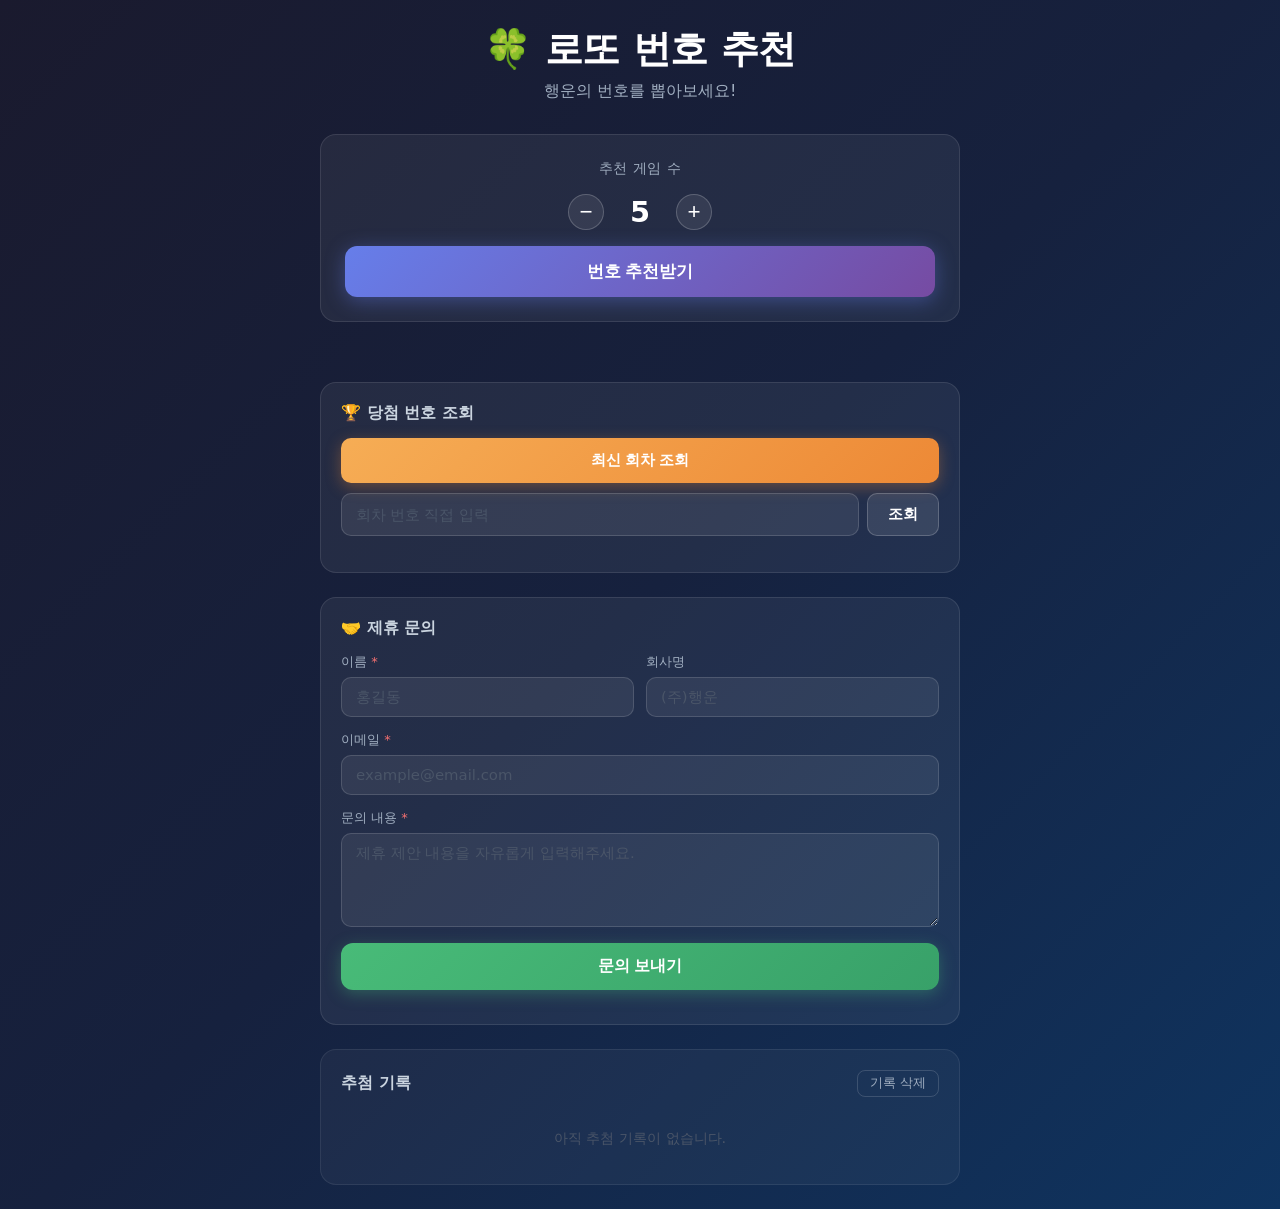
==== index.html @ 4be06923 "Add partnership inquiry form via Formspree - 이름·회사명·이메일·문의 내용 필드 - Formspree AJAX 제출 (페이지 이동 없음) - 전" ====
<!doctype html>
<html lang="ko">
<head>
  <meta charset="UTF-8" />
  <meta name="viewport" content="width=device-width, initial-scale=1.0" />
  <title>로또 번호 추천</title>
  <link href='/style.css' rel='stylesheet'>
</head>
<body>
  <div class="container">
    <header>
      <h1>🍀 로또 번호 추천</h1>
      <p class="subtitle">행운의 번호를 뽑아보세요!</p>
    </header>

    <section class="controls">
      <label for="set-count">추천 게임 수</label>
      <div class="count-selector">
        <button id="count-down" class="count-btn">−</button>
        <span id="set-count">5</span>
        <button id="count-up" class="count-btn">+</button>
      </div>
      <button id="generate-btn" class="generate-btn">번호 추천받기</button>
    </section>

    <section id="results" class="results"></section>

    <section class="lookup-section">
      <div class="section-title">
        <h2>🏆 당첨 번호 조회</h2>
      </div>
      <div class="lookup-controls">
        <button id="latest-btn" class="latest-btn">최신 회차 조회</button>
        <div class="round-row">
          <input type="number" id="round-input" min="1" max="9999" placeholder="회차 번호 직접 입력">
          <button id="lookup-btn" class="lookup-btn">조회</button>
        </div>
      </div>
      <div id="lookup-result" class="lookup-result"></div>
    </section>

    <section class="contact-section">
      <div class="section-title">
        <h2>🤝 제휴 문의</h2>
      </div>
      <form id="contact-form" class="contact-form">
        <div class="form-row">
          <div class="form-group">
            <label for="f-name">이름 <span class="required">*</span></label>
            <input type="text" id="f-name" name="name" placeholder="홍길동" required>
          </div>
          <div class="form-group">
            <label for="f-company">회사명</label>
            <input type="text" id="f-company" name="company" placeholder="(주)행운">
          </div>
        </div>
        <div class="form-group">
          <label for="f-email">이메일 <span class="required">*</span></label>
          <input type="email" id="f-email" name="email" placeholder="example@email.com" required>
        </div>
        <div class="form-group">
          <label for="f-message">문의 내용 <span class="required">*</span></label>
          <textarea id="f-message" name="message" rows="4" placeholder="제휴 제안 내용을 자유롭게 입력해주세요." required></textarea>
        </div>
        <button type="submit" class="submit-btn" id="submit-btn">문의 보내기</button>
        <div id="form-status" class="form-status"></div>
      </form>
    </section>

    <section class="history-section">
      <div class="history-header">
        <h2>추첨 기록</h2>
        <button id="clear-history" class="clear-btn">기록 삭제</button>
      </div>
      <div id="history-list" class="history-list">
        <p class="empty-msg">아직 추첨 기록이 없습니다.</p>
      </div>
    </section>
  </div>

  <script defer type="text/javascript" src="/main.js"></script>
</body>
</html>
---- style.css ----
* {
  box-sizing: border-box;
  margin: 0;
  padding: 0;
}

body {
  font-family: 'Segoe UI', system-ui, sans-serif;
  background: linear-gradient(135deg, #1a1a2e 0%, #16213e 50%, #0f3460 100%);
  min-height: 100vh;
  color: #fff;
  padding: 24px 16px;
}

.container {
  max-width: 640px;
  margin: 0 auto;
}

header {
  text-align: center;
  margin-bottom: 32px;
}

header h1 {
  font-size: 2.4rem;
  font-weight: 800;
  letter-spacing: -0.5px;
}

.subtitle {
  color: #a0aec0;
  margin-top: 6px;
  font-size: 1rem;
}

/* Controls */
.controls {
  background: rgba(255, 255, 255, 0.06);
  border: 1px solid rgba(255, 255, 255, 0.1);
  border-radius: 16px;
  padding: 24px;
  display: flex;
  flex-direction: column;
  gap: 16px;
  align-items: center;
  margin-bottom: 28px;
}

.controls label {
  font-size: 0.9rem;
  color: #a0aec0;
  letter-spacing: 0.4px;
}

.count-selector {
  display: flex;
  align-items: center;
  gap: 20px;
}

.count-btn {
  width: 36px;
  height: 36px;
  border-radius: 50%;
  border: 1px solid rgba(255, 255, 255, 0.2);
  background: rgba(255, 255, 255, 0.08);
  color: #fff;
  font-size: 1.4rem;
  cursor: pointer;
  transition: background 0.2s;
  line-height: 1;
}

.count-btn:hover {
  background: rgba(255, 255, 255, 0.16);
}

#set-count {
  font-size: 1.8rem;
  font-weight: 700;
  min-width: 32px;
  text-align: center;
}

.generate-btn {
  background: linear-gradient(135deg, #667eea, #764ba2);
  color: #fff;
  border: none;
  border-radius: 12px;
  padding: 14px 40px;
  font-size: 1.05rem;
  font-weight: 700;
  cursor: pointer;
  transition: transform 0.15s, box-shadow 0.15s;
  box-shadow: 0 4px 20px rgba(102, 126, 234, 0.4);
  width: 100%;
}

.generate-btn:hover {
  transform: translateY(-2px);
  box-shadow: 0 6px 28px rgba(102, 126, 234, 0.55);
}

.generate-btn:active {
  transform: translateY(0);
}

/* Results */
.results {
  display: flex;
  flex-direction: column;
  gap: 14px;
  margin-bottom: 32px;
}

.game-card {
  background: rgba(255, 255, 255, 0.05);
  border: 1px solid rgba(255, 255, 255, 0.1);
  border-radius: 14px;
  padding: 18px 20px;
  display: flex;
  align-items: center;
  gap: 14px;
  animation: slideIn 0.35s ease forwards;
  opacity: 0;
}

@keyframes slideIn {
  from { opacity: 0; transform: translateY(14px); }
  to   { opacity: 1; transform: translateY(0); }
}

.game-label {
  font-size: 0.78rem;
  color: #a0aec0;
  font-weight: 600;
  min-width: 36px;
}

.balls {
  display: flex;
  gap: 8px;
  flex-wrap: wrap;
}

.ball {
  width: 44px;
  height: 44px;
  border-radius: 50%;
  display: flex;
  align-items: center;
  justify-content: center;
  font-weight: 800;
  font-size: 0.92rem;
  color: #fff;
  box-shadow: 0 2px 8px rgba(0,0,0,0.3);
  animation: popIn 0.3s ease backwards;
}

@keyframes popIn {
  from { transform: scale(0.5); opacity: 0; }
  to   { transform: scale(1);   opacity: 1; }
}

/* Korean Lotto color rules */
.ball.y  { background: linear-gradient(135deg, #f6c90e, #e8b200); }
.ball.b  { background: linear-gradient(135deg, #4f8ef7, #2563eb); }
.ball.r  { background: linear-gradient(135deg, #f87171, #dc2626); }
.ball.g  { background: linear-gradient(135deg, #6b7280, #4b5563); }
.ball.gr { background: linear-gradient(135deg, #34d399, #059669); }

/* History */
.history-section {
  background: rgba(255, 255, 255, 0.04);
  border: 1px solid rgba(255, 255, 255, 0.08);
  border-radius: 16px;
  padding: 20px;
}

.history-header {
  display: flex;
  justify-content: space-between;
  align-items: center;
  margin-bottom: 16px;
}

.history-header h2 {
  font-size: 1rem;
  font-weight: 600;
  color: #cbd5e0;
}

.clear-btn {
  background: none;
  border: 1px solid rgba(255, 255, 255, 0.15);
  border-radius: 8px;
  color: #a0aec0;
  padding: 4px 12px;
  font-size: 0.8rem;
  cursor: pointer;
  transition: border-color 0.2s, color 0.2s;
}

.clear-btn:hover {
  border-color: #f87171;
  color: #f87171;
}

.history-list {
  display: flex;
  flex-direction: column;
  gap: 10px;
  max-height: 320px;
  overflow-y: auto;
}

.empty-msg {
  color: #4a5568;
  font-size: 0.9rem;
  text-align: center;
  padding: 16px 0;
}

.history-item {
  background: rgba(255,255,255,0.04);
  border-radius: 10px;
  padding: 10px 14px;
  display: flex;
  flex-direction: column;
  gap: 6px;
}

.history-time {
  font-size: 0.72rem;
  color: #4a5568;
}

.history-balls {
  display: flex;
  gap: 6px;
  flex-wrap: wrap;
}

.history-balls .ball {
  width: 34px;
  height: 34px;
  font-size: 0.78rem;
}

/* Lookup Section */
.lookup-section {
  background: rgba(255, 255, 255, 0.06);
  border: 1px solid rgba(255, 255, 255, 0.1);
  border-radius: 16px;
  padding: 20px;
  margin-bottom: 24px;
}

.section-title {
  margin-bottom: 14px;
}

.section-title h2 {
  font-size: 1rem;
  font-weight: 600;
  color: #cbd5e0;
}

.lookup-controls {
  display: flex;
  flex-direction: column;
  gap: 10px;
  margin-bottom: 16px;
}

.latest-btn {
  background: linear-gradient(135deg, #f6ad55, #ed8936);
  color: #fff;
  border: none;
  border-radius: 10px;
  padding: 12px;
  font-size: 0.95rem;
  font-weight: 700;
  cursor: pointer;
  transition: transform 0.15s, box-shadow 0.15s;
  box-shadow: 0 4px 15px rgba(237, 137, 54, 0.35);
  width: 100%;
}

.latest-btn:hover {
  transform: translateY(-2px);
  box-shadow: 0 6px 20px rgba(237, 137, 54, 0.5);
}

.latest-btn:active { transform: translateY(0); }

.round-row {
  display: flex;
  gap: 8px;
}

.round-row input {
  flex: 1;
  background: rgba(255, 255, 255, 0.08);
  border: 1px solid rgba(255, 255, 255, 0.15);
  border-radius: 10px;
  padding: 10px 14px;
  color: #fff;
  font-size: 0.95rem;
  outline: none;
  transition: border-color 0.2s;
}

.round-row input::placeholder { color: #4a5568; }
.round-row input:focus { border-color: rgba(255, 255, 255, 0.4); }
.round-row input::-webkit-inner-spin-button,
.round-row input::-webkit-outer-spin-button { -webkit-appearance: none; }

.lookup-btn {
  background: rgba(255, 255, 255, 0.1);
  border: 1px solid rgba(255, 255, 255, 0.2);
  border-radius: 10px;
  color: #fff;
  padding: 10px 20px;
  font-size: 0.95rem;
  font-weight: 600;
  cursor: pointer;
  transition: background 0.2s;
  white-space: nowrap;
}

.lookup-btn:hover { background: rgba(255, 255, 255, 0.18); }

.lookup-result { min-height: 0; }

.win-card {
  background: rgba(255, 255, 255, 0.05);
  border: 1px solid rgba(255, 255, 255, 0.1);
  border-radius: 12px;
  padding: 16px;
  animation: slideIn 0.3s ease forwards;
}

.win-info {
  display: flex;
  justify-content: space-between;
  align-items: baseline;
  margin-bottom: 14px;
}

.win-round { font-size: 1.1rem; font-weight: 700; }
.win-date  { font-size: 0.8rem; color: #a0aec0; }

.win-balls-row {
  display: flex;
  align-items: center;
  gap: 8px;
  flex-wrap: wrap;
  margin-bottom: 14px;
}

.bonus-sep {
  color: #a0aec0;
  font-size: 1.2rem;
  font-weight: 300;
  margin: 0 2px;
}

.ball.bonus {
  outline: 2.5px solid rgba(255, 255, 255, 0.7);
  outline-offset: 2px;
}

.win-prize {
  display: flex;
  gap: 20px;
  font-size: 0.82rem;
  color: #a0aec0;
  border-top: 1px solid rgba(255, 255, 255, 0.07);
  padding-top: 12px;
  flex-wrap: wrap;
}

.win-prize span { color: #f6c90e; font-weight: 700; }

.lookup-status {
  display: flex;
  align-items: center;
  gap: 10px;
  color: #a0aec0;
  font-size: 0.9rem;
  padding: 14px 0;
}

.spinner {
  width: 18px;
  height: 18px;
  border: 2px solid rgba(255, 255, 255, 0.15);
  border-top-color: #fff;
  border-radius: 50%;
  animation: spin 0.7s linear infinite;
  flex-shrink: 0;
}

@keyframes spin { to { transform: rotate(360deg); } }

.lookup-error {
  color: #f87171;
  font-size: 0.88rem;
  padding: 12px 0;
  text-align: center;
}

/* Contact / Partnership Form */
.contact-section {
  background: rgba(255, 255, 255, 0.06);
  border: 1px solid rgba(255, 255, 255, 0.1);
  border-radius: 16px;
  padding: 20px;
  margin-bottom: 24px;
}

.contact-form {
  display: flex;
  flex-direction: column;
  gap: 14px;
}

.form-row {
  display: grid;
  grid-template-columns: 1fr 1fr;
  gap: 12px;
}

.form-group {
  display: flex;
  flex-direction: column;
  gap: 6px;
}

.form-group label {
  font-size: 0.82rem;
  color: #a0aec0;
  font-weight: 500;
}

.required {
  color: #f87171;
}

.form-group input,
.form-group textarea {
  background: rgba(255, 255, 255, 0.07);
  border: 1px solid rgba(255, 255, 255, 0.14);
  border-radius: 10px;
  padding: 10px 14px;
  color: #fff;
  font-size: 0.93rem;
  font-family: inherit;
  outline: none;
  transition: border-color 0.2s, background 0.2s;
  resize: vertical;
}

.form-group input::placeholder,
.form-group textarea::placeholder { color: #4a5568; }

.form-group input:focus,
.form-group textarea:focus {
  border-color: rgba(102, 126, 234, 0.6);
  background: rgba(255, 255, 255, 0.1);
}

.submit-btn {
  background: linear-gradient(135deg, #48bb78, #38a169);
  color: #fff;
  border: none;
  border-radius: 12px;
  padding: 13px;
  font-size: 1rem;
  font-weight: 700;
  cursor: pointer;
  transition: transform 0.15s, box-shadow 0.15s;
  box-shadow: 0 4px 16px rgba(72, 187, 120, 0.35);
  margin-top: 2px;
}

.submit-btn:hover {
  transform: translateY(-2px);
  box-shadow: 0 6px 22px rgba(72, 187, 120, 0.5);
}

.submit-btn:active { transform: translateY(0); }
.submit-btn:disabled { opacity: 0.6; cursor: not-allowed; transform: none; }

.form-status {
  font-size: 0.88rem;
  text-align: center;
  min-height: 0;
}

.form-status.success {
  color: #68d391;
  padding: 8px 0;
}

.form-status.error {
  color: #f87171;
  padding: 8px 0;
}

@media (max-width: 480px) {
  header h1 { font-size: 1.8rem; }
  .ball { width: 38px; height: 38px; font-size: 0.82rem; }
  .form-row { grid-template-columns: 1fr; }
}
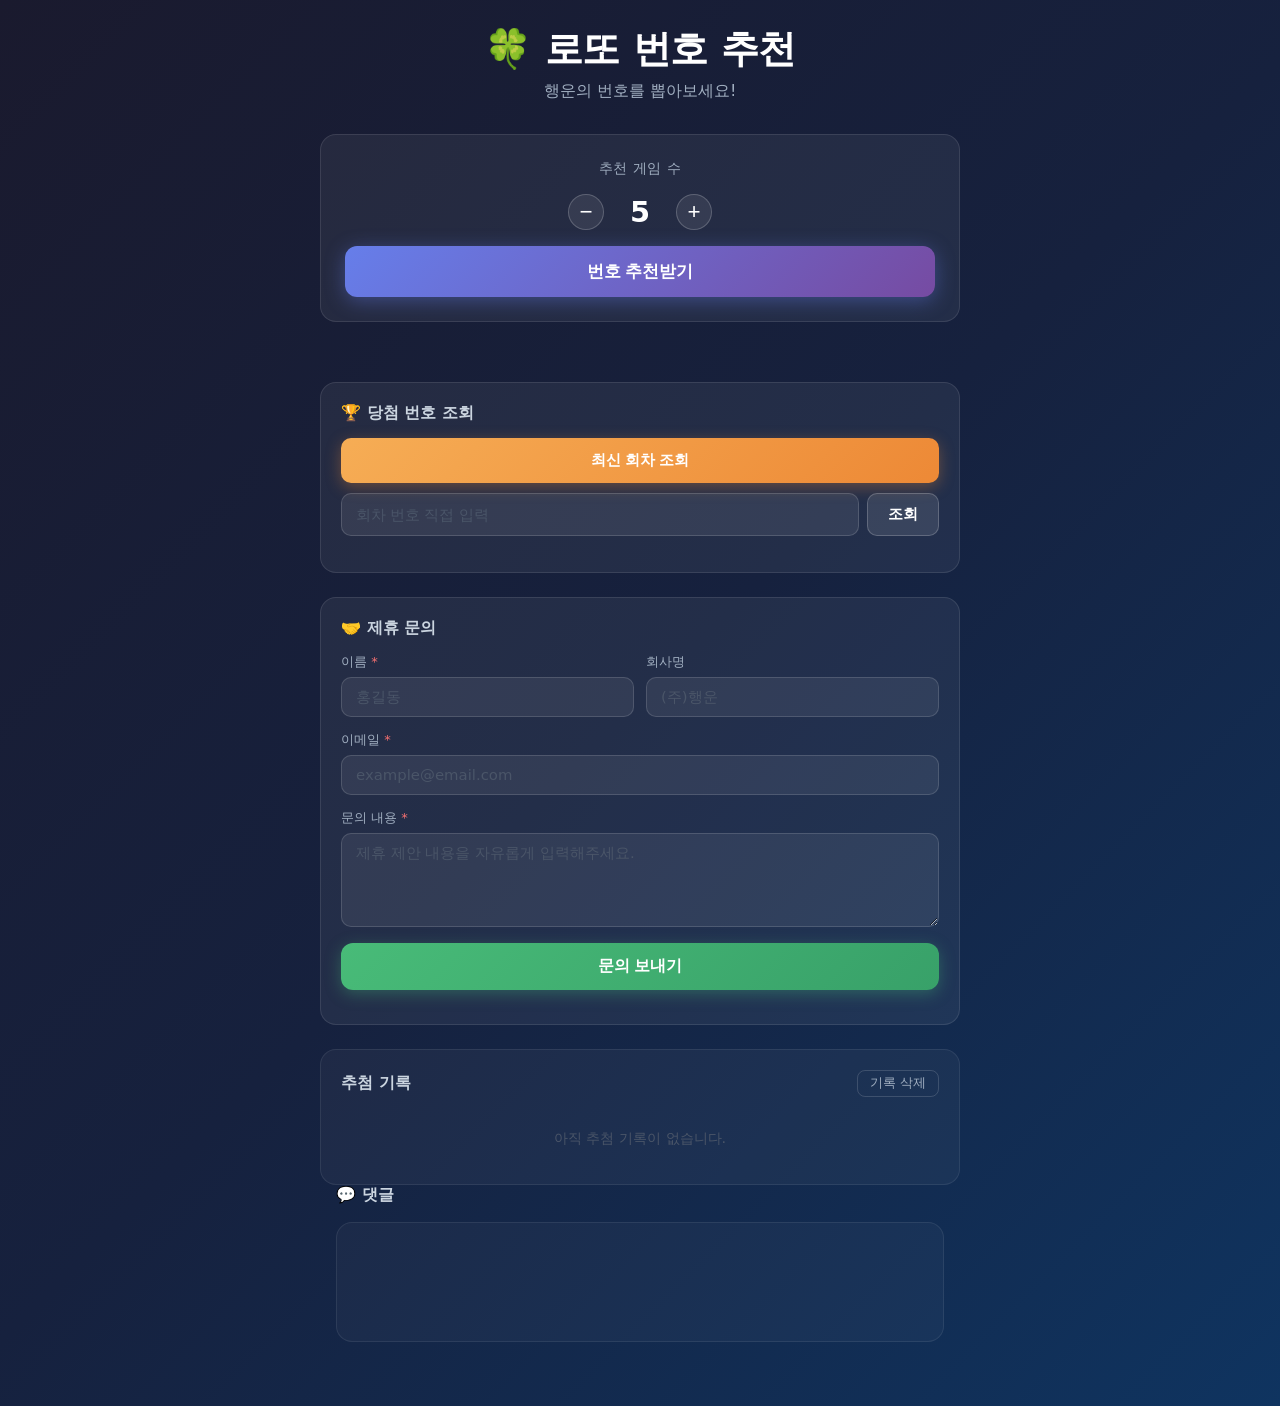
==== commit a873f171: "Add Disqus comment section - shortname: productbuilder - 페이지 최하단에 댓글 섹션 추가 - page.identifier로 페이지 고정" ====
--- a/index.html
+++ b/index.html
@@ -78,6 +78,25 @@
     </section>
   </div>
 
+  <section class="disqus-section">
+    <div class="section-title">
+      <h2>💬 댓글</h2>
+    </div>
+    <div id="disqus_thread"></div>
+  </section>
+
   <script defer type="text/javascript" src="/main.js"></script>
+  <script>
+    var disqus_config = function () {
+      this.page.url = window.location.href;
+      this.page.identifier = 'lotto-main';
+    };
+    (function() {
+      var d = document, s = d.createElement('script');
+      s.src = 'https://productbuilder.disqus.com/embed.js';
+      s.setAttribute('data-timestamp', +new Date());
+      (d.head || d.body).appendChild(s);
+    })();
+  </script>
 </body>
 </html>
--- a/style.css
+++ b/style.css
@@ -510,6 +510,25 @@
   padding: 8px 0;
 }
 
+/* Disqus */
+.disqus-section {
+  max-width: 640px;
+  margin: 0 auto 40px;
+  padding: 0 16px;
+}
+
+.disqus-section .section-title {
+  margin-bottom: 16px;
+}
+
+#disqus_thread {
+  background: rgba(255, 255, 255, 0.03);
+  border: 1px solid rgba(255, 255, 255, 0.08);
+  border-radius: 16px;
+  padding: 20px;
+  min-height: 120px;
+}
+
 @media (max-width: 480px) {
   header h1 { font-size: 1.8rem; }
   .ball { width: 38px; height: 38px; font-size: 0.82rem; }
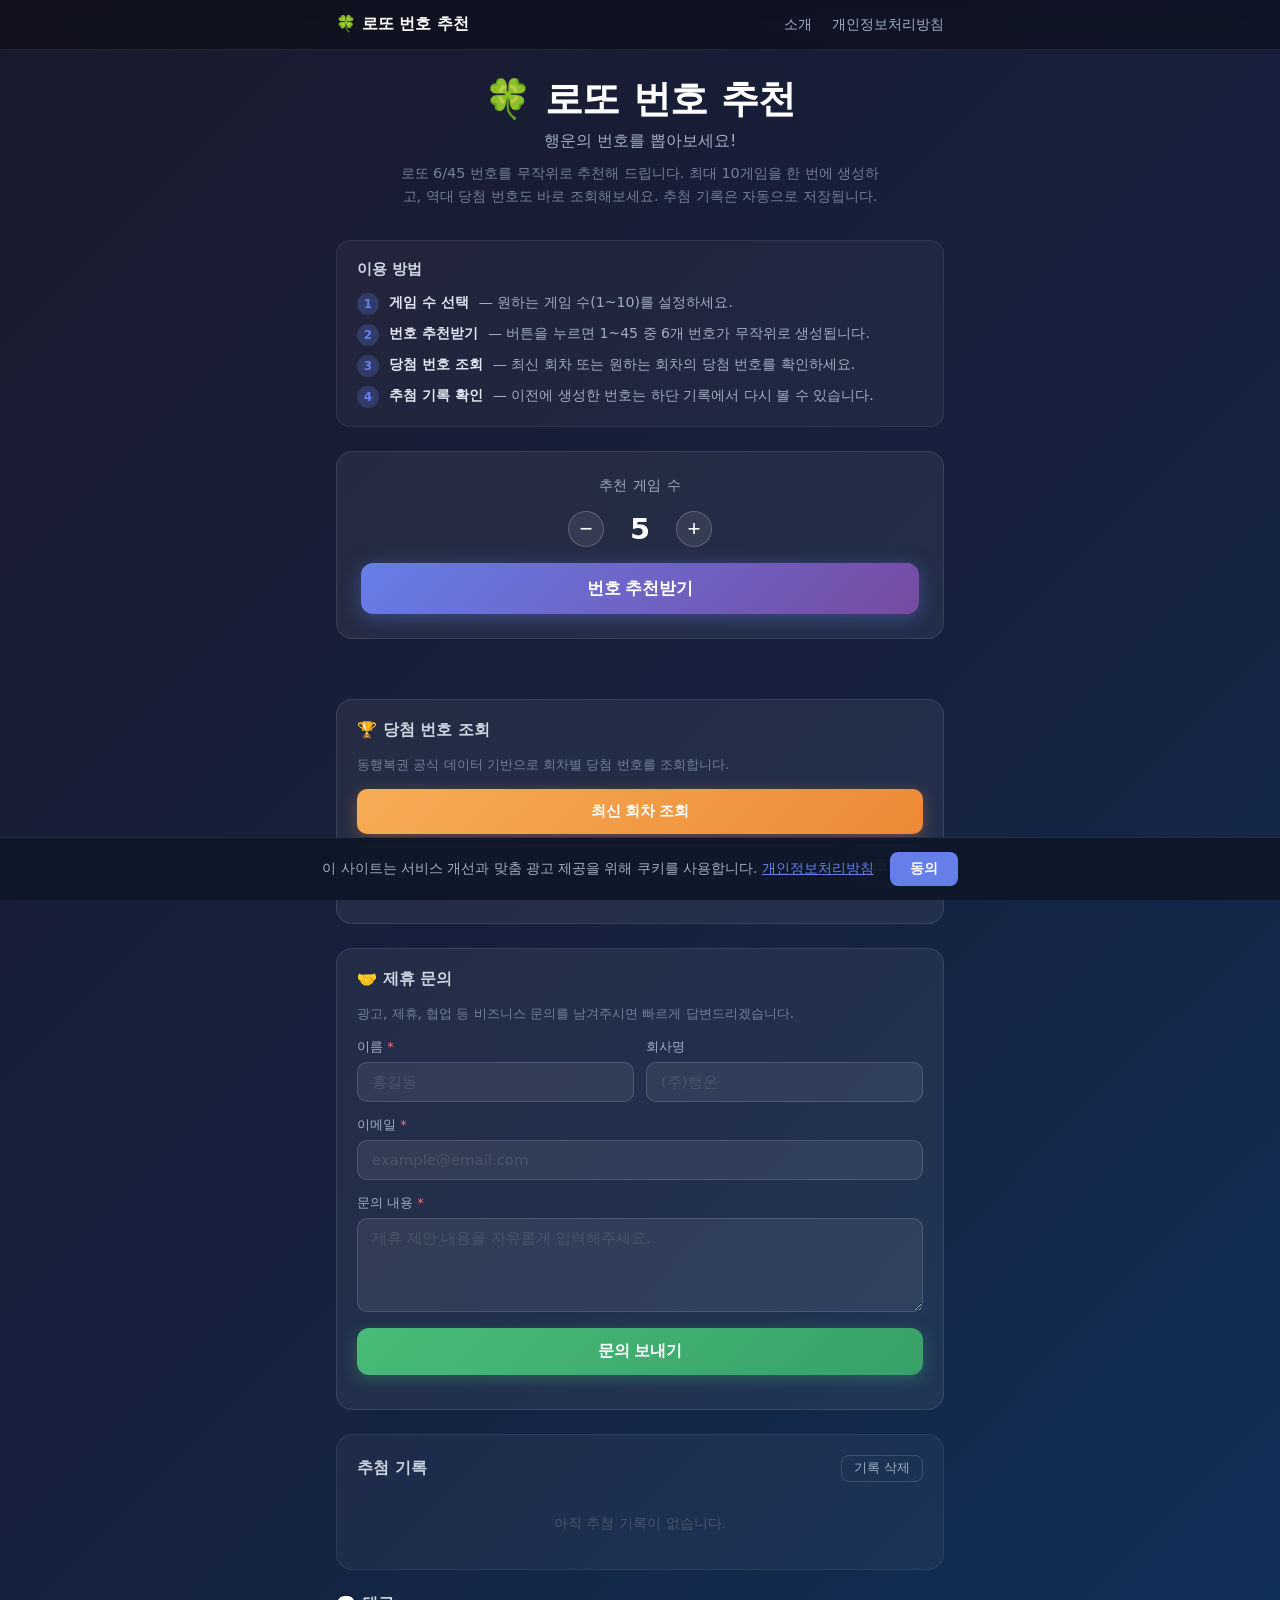
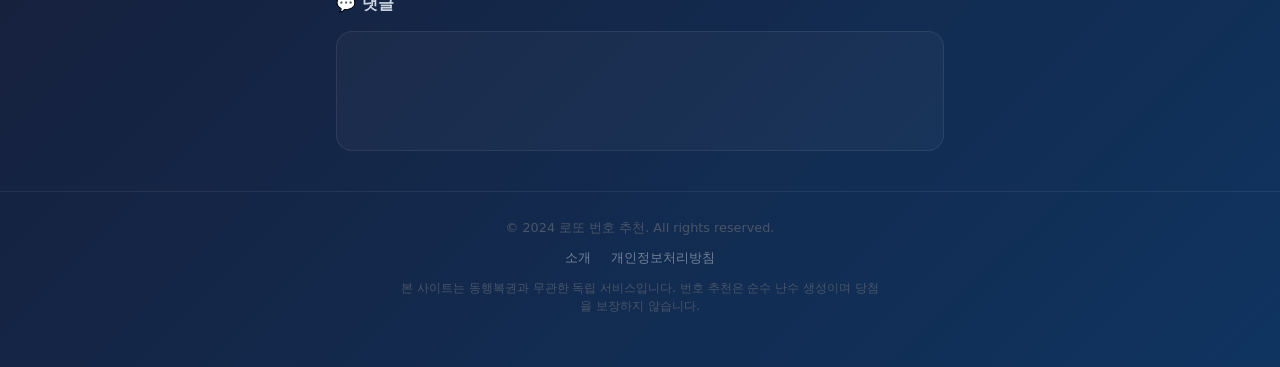
==== commit 190068ab: "Optimize site for AdSense approval - 상단 네비게이션 바 추가 (소개, 개인정보처리방침 링크) - 소개 페이지 (about.html): 서비스 목적, " ====
--- a/index.html
+++ b/index.html
@@ -3,15 +3,53 @@
 <head>
   <meta charset="UTF-8" />
   <meta name="viewport" content="width=device-width, initial-scale=1.0" />
-  <title>로또 번호 추천</title>
+  <meta name="google-adsense-account" content="ca-pub-3485001053572124">
+  <meta name="description" content="로또 6/45 번호 자동 추천, 역대 당첨 번호 조회, 추첨 기록 관리까지 한 번에. 무료로 행운의 번호를 뽑아보세요.">
+  <title>로또 번호 추천 — 무료 자동 추첨 & 당첨 번호 조회</title>
   <link href='/style.css' rel='stylesheet'>
+  <script async src="https://pagead2.googlesyndication.com/pagead/js/adsbygoogle.js?client=ca-pub-3485001053572124"
+     crossorigin="anonymous"></script>
 </head>
 <body>
+
+  <!-- 쿠키 동의 배너 -->
+  <div id="cookie-banner" class="cookie-banner" style="display:none">
+    <p>이 사이트는 서비스 개선과 맞춤 광고 제공을 위해 쿠키를 사용합니다.
+      <a href="/privacy.html">개인정보처리방침</a>
+    </p>
+    <button id="cookie-accept" class="cookie-accept-btn">동의</button>
+  </div>
+
+  <!-- 상단 네비게이션 -->
+  <nav class="site-nav">
+    <div class="nav-inner">
+      <a href="/" class="nav-logo">🍀 로또 번호 추천</a>
+      <div class="nav-links">
+        <a href="/about.html">소개</a>
+        <a href="/privacy.html">개인정보처리방침</a>
+      </div>
+    </div>
+  </nav>
+
   <div class="container">
     <header>
       <h1>🍀 로또 번호 추천</h1>
       <p class="subtitle">행운의 번호를 뽑아보세요!</p>
+      <p class="site-desc">
+        로또 6/45 번호를 무작위로 추천해 드립니다. 최대 10게임을 한 번에 생성하고,
+        역대 당첨 번호도 바로 조회해보세요. 추첨 기록은 자동으로 저장됩니다.
+      </p>
     </header>
+
+    <section class="how-to">
+      <h2>이용 방법</h2>
+      <ol class="how-to-list">
+        <li><strong>게임 수 선택</strong> — 원하는 게임 수(1~10)를 설정하세요.</li>
+        <li><strong>번호 추천받기</strong> — 버튼을 누르면 1~45 중 6개 번호가 무작위로 생성됩니다.</li>
+        <li><strong>당첨 번호 조회</strong> — 최신 회차 또는 원하는 회차의 당첨 번호를 확인하세요.</li>
+        <li><strong>추첨 기록 확인</strong> — 이전에 생성한 번호는 하단 기록에서 다시 볼 수 있습니다.</li>
+      </ol>
+    </section>
 
     <section class="controls">
       <label for="set-count">추천 게임 수</label>
@@ -29,6 +67,7 @@
       <div class="section-title">
         <h2>🏆 당첨 번호 조회</h2>
       </div>
+      <p class="section-desc">동행복권 공식 데이터 기반으로 회차별 당첨 번호를 조회합니다.</p>
       <div class="lookup-controls">
         <button id="latest-btn" class="latest-btn">최신 회차 조회</button>
         <div class="round-row">
@@ -43,6 +82,7 @@
       <div class="section-title">
         <h2>🤝 제휴 문의</h2>
       </div>
+      <p class="section-desc">광고, 제휴, 협업 등 비즈니스 문의를 남겨주시면 빠르게 답변드리겠습니다.</p>
       <form id="contact-form" class="contact-form">
         <div class="form-row">
           <div class="form-group">
@@ -85,6 +125,20 @@
     <div id="disqus_thread"></div>
   </section>
 
+  <!-- 푸터 -->
+  <footer class="site-footer">
+    <div class="footer-inner">
+      <p class="footer-copy">© 2024 로또 번호 추천. All rights reserved.</p>
+      <nav class="footer-nav">
+        <a href="/about.html">소개</a>
+        <a href="/privacy.html">개인정보처리방침</a>
+      </nav>
+      <p class="footer-disclaimer">
+        본 사이트는 동행복권과 무관한 독립 서비스입니다. 번호 추천은 순수 난수 생성이며 당첨을 보장하지 않습니다.
+      </p>
+    </div>
+  </footer>
+
   <script defer type="text/javascript" src="/main.js"></script>
   <script>
     var disqus_config = function () {
--- a/style.css
+++ b/style.css
@@ -9,12 +9,271 @@
   background: linear-gradient(135deg, #1a1a2e 0%, #16213e 50%, #0f3460 100%);
   min-height: 100vh;
   color: #fff;
-  padding: 24px 16px;
-}
+  padding: 0 0 24px;
+}
+
+/* Nav */
+.site-nav {
+  background: rgba(0, 0, 0, 0.35);
+  border-bottom: 1px solid rgba(255,255,255,0.08);
+  backdrop-filter: blur(8px);
+  position: sticky;
+  top: 0;
+  z-index: 100;
+}
+
+.nav-inner {
+  max-width: 640px;
+  margin: 0 auto;
+  padding: 14px 16px;
+  display: flex;
+  justify-content: space-between;
+  align-items: center;
+}
+
+.nav-logo {
+  font-weight: 800;
+  font-size: 1rem;
+  color: #fff;
+  text-decoration: none;
+}
+
+.nav-links {
+  display: flex;
+  gap: 20px;
+}
+
+.nav-links a {
+  color: #a0aec0;
+  text-decoration: none;
+  font-size: 0.85rem;
+  transition: color 0.2s;
+}
+
+.nav-links a:hover,
+.nav-links a.active { color: #fff; }
+
+/* Cookie banner */
+.cookie-banner {
+  position: fixed;
+  bottom: 0;
+  left: 0;
+  right: 0;
+  background: rgba(15, 23, 42, 0.97);
+  border-top: 1px solid rgba(255,255,255,0.1);
+  padding: 14px 20px;
+  display: flex;
+  align-items: center;
+  justify-content: center;
+  gap: 16px;
+  z-index: 999;
+  flex-wrap: wrap;
+  text-align: center;
+}
+
+.cookie-banner p {
+  font-size: 0.85rem;
+  color: #a0aec0;
+  margin: 0;
+}
+
+.cookie-banner a { color: #667eea; }
+
+.cookie-accept-btn {
+  background: #667eea;
+  color: #fff;
+  border: none;
+  border-radius: 8px;
+  padding: 8px 20px;
+  font-size: 0.85rem;
+  font-weight: 600;
+  cursor: pointer;
+  white-space: nowrap;
+  flex-shrink: 0;
+}
+
+/* How-to section */
+.how-to {
+  background: rgba(255,255,255,0.04);
+  border: 1px solid rgba(255,255,255,0.08);
+  border-radius: 14px;
+  padding: 18px 20px;
+  margin-bottom: 24px;
+}
+
+.how-to h2 {
+  font-size: 0.95rem;
+  font-weight: 600;
+  color: #cbd5e0;
+  margin-bottom: 12px;
+}
+
+.how-to-list {
+  list-style: none;
+  display: flex;
+  flex-direction: column;
+  gap: 8px;
+  counter-reset: steps;
+  padding: 0;
+}
+
+.how-to-list li {
+  counter-increment: steps;
+  display: flex;
+  align-items: flex-start;
+  gap: 10px;
+  font-size: 0.88rem;
+  color: #a0aec0;
+  line-height: 1.5;
+}
+
+.how-to-list li::before {
+  content: counter(steps);
+  background: rgba(102,126,234,0.25);
+  color: #667eea;
+  border-radius: 50%;
+  width: 22px;
+  height: 22px;
+  display: flex;
+  align-items: center;
+  justify-content: center;
+  font-size: 0.75rem;
+  font-weight: 700;
+  flex-shrink: 0;
+  margin-top: 1px;
+}
+
+.how-to-list li strong { color: #e2e8f0; }
+
+/* Section desc */
+.section-desc {
+  font-size: 0.84rem;
+  color: #718096;
+  margin-bottom: 14px;
+  line-height: 1.5;
+}
+
+/* Site description */
+.site-desc {
+  font-size: 0.9rem;
+  color: #718096;
+  margin-top: 10px;
+  line-height: 1.6;
+  max-width: 480px;
+  margin-left: auto;
+  margin-right: auto;
+}
+
+/* Footer */
+.site-footer {
+  border-top: 1px solid rgba(255,255,255,0.07);
+  margin-top: 40px;
+  padding: 28px 16px;
+}
+
+.footer-inner {
+  max-width: 640px;
+  margin: 0 auto;
+  display: flex;
+  flex-direction: column;
+  align-items: center;
+  gap: 12px;
+  text-align: center;
+}
+
+.footer-copy {
+  font-size: 0.8rem;
+  color: #4a5568;
+}
+
+.footer-nav {
+  display: flex;
+  gap: 20px;
+}
+
+.footer-nav a {
+  font-size: 0.82rem;
+  color: #718096;
+  text-decoration: none;
+  transition: color 0.2s;
+}
+
+.footer-nav a:hover { color: #a0aec0; }
+
+.footer-disclaimer {
+  font-size: 0.75rem;
+  color: #4a5568;
+  max-width: 480px;
+  line-height: 1.5;
+}
+
+/* Static pages (about, privacy) */
+.page-container {
+  padding: 32px 16px;
+}
+
+.page-content {
+  background: rgba(255,255,255,0.04);
+  border: 1px solid rgba(255,255,255,0.08);
+  border-radius: 16px;
+  padding: 32px;
+  line-height: 1.8;
+}
+
+.page-content h1 {
+  font-size: 1.8rem;
+  font-weight: 800;
+  margin-bottom: 8px;
+}
+
+.page-date {
+  font-size: 0.82rem;
+  color: #4a5568;
+  margin-bottom: 24px;
+}
+
+.page-content h2 {
+  font-size: 1.1rem;
+  font-weight: 700;
+  color: #e2e8f0;
+  margin: 28px 0 10px;
+  padding-bottom: 6px;
+  border-bottom: 1px solid rgba(255,255,255,0.07);
+}
+
+.page-content h3 {
+  font-size: 0.95rem;
+  font-weight: 600;
+  color: #cbd5e0;
+  margin: 18px 0 8px;
+}
+
+.page-content p {
+  color: #a0aec0;
+  margin-bottom: 12px;
+  font-size: 0.92rem;
+}
+
+.page-content ul, .page-content ol {
+  color: #a0aec0;
+  padding-left: 20px;
+  margin-bottom: 12px;
+  font-size: 0.92rem;
+}
+
+.page-content li { margin-bottom: 6px; }
+
+.page-content a {
+  color: #667eea;
+  text-decoration: none;
+}
+
+.page-content a:hover { text-decoration: underline; }
 
 .container {
   max-width: 640px;
   margin: 0 auto;
+  padding: 24px 16px;
 }
 
 header {
